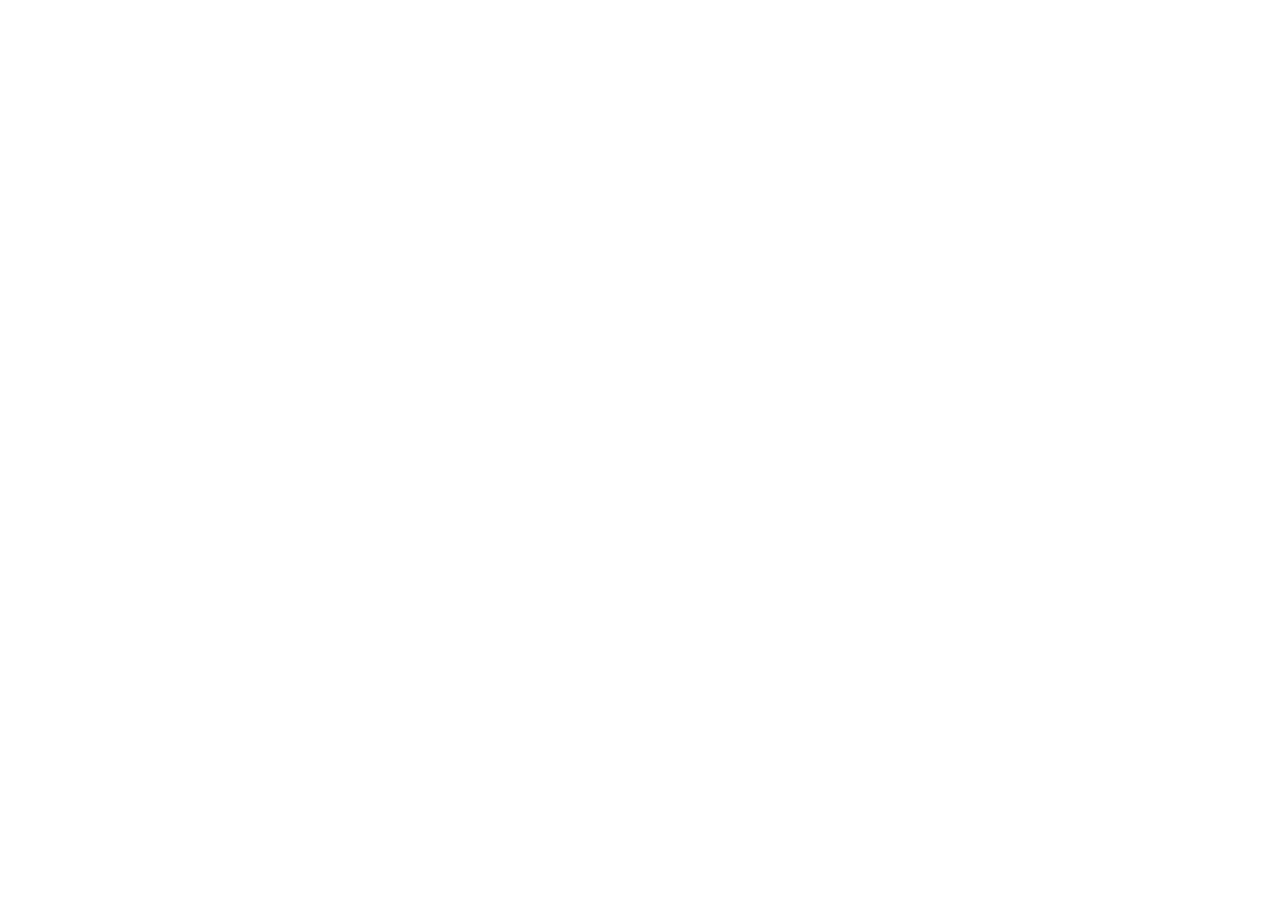
==== index.html @ 1f8dcdff "Commis Initial du Projet" ====
<!DOCTYPE html>
<html lang="fr">
<head>
  <meta charset="UTF-8" />
  <meta name="viewport" content="width=device-width, initial-scale=1.0" />
  <title>EventPass – Achetez vos tickets en ligne</title>
  <link rel="stylesheet" href="css/style.css" />
  <link rel="preconnect" href="https://fonts.googleapis.com" />
  <link href="https://fonts.googleapis.com/css2?family=Bebas+Neue&family=DM+Sans:wght@300;400;500;700&display=swap" rel="stylesheet" />
</head>
<body>

</body>
</html>
---- css/style.css ----
/*Hello world*/
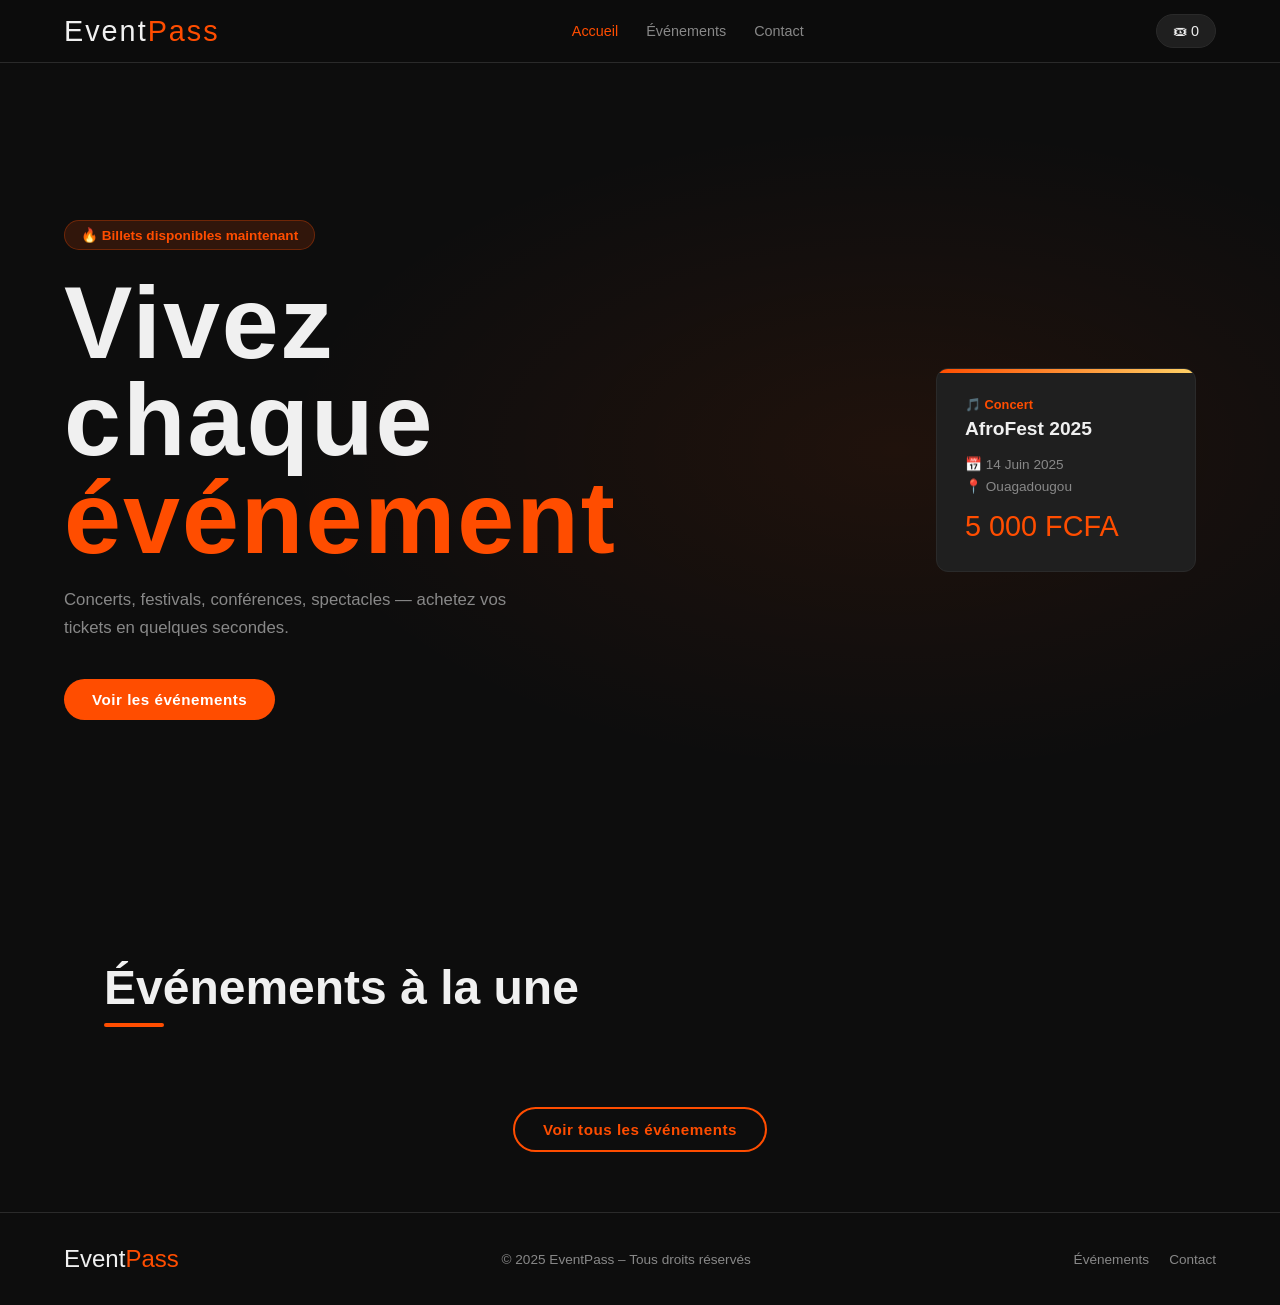
==== commit 6737ded7: "feat: ajout HTML et CSS du site" ====
--- a/index.html
+++ b/index.html
@@ -10,5 +10,89 @@
 </head>
 <body>
 
+  <!-- ====== NAVBAR ====== -->
+  <header class="navbar">
+    <div class="navbar__logo">Event<span>Pass</span></div>
+    <nav class="navbar__links">
+      <a href="index.html" class="active">Accueil</a>
+      <a href="events.html">Événements</a>
+      <a href="contact.html">Contact</a>
+    </nav>
+    <button class="navbar__cart" id="cartBtn" aria-label="Panier">
+      🎟 <span id="cartCount">0</span>
+    </button>
+    <button class="navbar__toggle" id="menuToggle" aria-label="Menu">☰</button>
+  </header>
+
+  <!-- ====== HERO ====== -->
+  <section class="hero">
+    <div class="hero__content">
+      <p class="hero__tag">🔥 Billets disponibles maintenant</p>
+      <h1 class="hero__title">Vivez chaque<br/><span>événement</span></h1>
+      <p class="hero__sub">Concerts, festivals, conférences, spectacles — achetez vos tickets en quelques secondes.</p>
+      <a href="events.html" class="btn btn--primary">Voir les événements</a>
+    </div>
+    <div class="hero__visual">
+      <div class="ticket-card floating">
+        <div class="ticket-card__top">
+          <span class="ticket-card__cat">🎵 Concert</span>
+          <strong>AfroFest 2025</strong>
+        </div>
+        <div class="ticket-card__info">
+          <span>📅 14 Juin 2025</span>
+          <span>📍 Ouagadougou</span>
+        </div>
+        <div class="ticket-card__price">5 000 FCFA</div>
+      </div>
+    </div>
+  </section>
+
+  <!-- ====== EVENTS PREVIEW ====== -->
+  <section class="section events-preview" id="eventsSection">
+    <h2 class="section__title">Événements à la une</h2>
+    <div class="events-grid" id="eventsGrid">
+      <!-- Filled by JS -->
+    </div>
+    <div class="section__cta">
+      <a href="events.html" class="btn btn--outline">Voir tous les événements</a>
+    </div>
+  </section>
+
+  <!-- ====== MODAL PANIER ====== -->
+  <div class="modal-overlay" id="cartModal">
+    <div class="modal">
+      <button class="modal__close" id="closeCart">✕</button>
+      <h2>🛒 Mon Panier</h2>
+      <div id="cartItems" class="cart-items"></div>
+      <div class="cart-total">
+        Total : <strong id="cartTotal">0 FCFA</strong>
+      </div>
+      <button class="btn btn--primary" id="checkoutBtn">Procéder au paiement</button>
+    </div>
+  </div>
+
+  <!-- ====== MODAL CONFIRMATION ====== -->
+  <div class="modal-overlay" id="confirmModal">
+    <div class="modal modal--confirm">
+      <div class="confirm-icon">✅</div>
+      <h2>Commande confirmée !</h2>
+      <p>Votre ticket a été réservé avec succès.<br/>Un e-mail de confirmation vous sera envoyé.</p>
+      <button class="btn btn--primary" id="closeConfirm">Retour à l'accueil</button>
+    </div>
+  </div>
+
+  <!-- ====== FOOTER ====== -->
+  <footer class="footer">
+    <div class="footer__brand">Event<span>Pass</span></div>
+    <p>© 2025 EventPass – Tous droits réservés</p>
+    <div class="footer__links">
+      <a href="events.html">Événements</a>
+      <a href="contact.html">Contact</a>
+    </div>
+  </footer>
+
+  <script src="js/data.js"></script>
+  <script src="js/cart.js"></script>
+  <script src="js/app.js"></script>
 </body>
-</html>
+</html>
--- a/css/style.css
+++ b/css/style.css
@@ -1 +1,529 @@
-/*Hello world*/+/* =========================================
+   EventPass – style.css
+   ========================================= */
+
+/* ---------- VARIABLES ---------- */
+:root {
+  --primary: #ff4d00;
+  --primary-dark: #cc3d00;
+  --accent: #ffd166;
+  --bg: #0d0d0d;
+  --bg2: #161616;
+  --bg3: #1f1f1f;
+  --text: #f0f0f0;
+  --text-muted: #888;
+  --border: #2a2a2a;
+  --radius: 12px;
+  --font-display: 'Bebas Neue', sans-serif;
+  --font-body: 'DM Sans', sans-serif;
+  --transition: 0.25s ease;
+}
+
+/* ---------- RESET ---------- */
+*, *::before, *::after { box-sizing: border-box; margin: 0; padding: 0; }
+html { scroll-behavior: smooth; }
+body {
+  font-family: var(--font-body);
+  background: var(--bg);
+  color: var(--text);
+  min-height: 100vh;
+  overflow-x: hidden;
+}
+a { color: inherit; text-decoration: none; }
+img { max-width: 100%; display: block; }
+button { cursor: pointer; font-family: inherit; border: none; }
+
+/* ---------- UTILITIES ---------- */
+.section { padding: 60px 5%; max-width: 1200px; margin: 0 auto; }
+.section__title {
+  font-family: var(--font-display);
+  font-size: clamp(2rem, 4vw, 3rem);
+  color: var(--text);
+  margin-bottom: 40px;
+  position: relative;
+}
+.section__title::after {
+  content: '';
+  display: block;
+  width: 60px;
+  height: 4px;
+  background: var(--primary);
+  margin-top: 8px;
+  border-radius: 2px;
+}
+.section__cta { text-align: center; margin-top: 40px; }
+
+/* ---------- BUTTONS ---------- */
+.btn {
+  display: inline-block;
+  padding: 12px 28px;
+  border-radius: 50px;
+  font-weight: 700;
+  font-size: 0.95rem;
+  transition: var(--transition);
+  letter-spacing: 0.5px;
+}
+.btn--primary {
+  background: var(--primary);
+  color: #fff;
+}
+.btn--primary:hover {
+  background: var(--primary-dark);
+  transform: translateY(-2px);
+  box-shadow: 0 8px 24px rgba(255,77,0,0.3);
+}
+.btn--outline {
+  border: 2px solid var(--primary);
+  color: var(--primary);
+  background: transparent;
+}
+.btn--outline:hover {
+  background: var(--primary);
+  color: #fff;
+  transform: translateY(-2px);
+}
+
+/* ---------- NAVBAR ---------- */
+.navbar {
+  position: fixed;
+  top: 0; left: 0; right: 0;
+  z-index: 100;
+  display: flex;
+  align-items: center;
+  justify-content: space-between;
+  padding: 14px 5%;
+  background: rgba(13,13,13,0.9);
+  backdrop-filter: blur(12px);
+  border-bottom: 1px solid var(--border);
+}
+.navbar__logo {
+  font-family: var(--font-display);
+  font-size: 1.8rem;
+  letter-spacing: 2px;
+  color: var(--text);
+}
+.navbar__logo span, .navbar__logo a span { color: var(--primary); }
+.navbar__logo a { color: var(--text); }
+.navbar__links { display: flex; gap: 28px; }
+.navbar__links a {
+  font-size: 0.9rem;
+  font-weight: 500;
+  color: var(--text-muted);
+  transition: color var(--transition);
+}
+.navbar__links a:hover,
+.navbar__links a.active { color: var(--primary); }
+.navbar__cart {
+  background: var(--bg3);
+  color: var(--text);
+  border: 1px solid var(--border);
+  border-radius: 50px;
+  padding: 8px 16px;
+  font-size: 0.9rem;
+  transition: var(--transition);
+}
+.navbar__cart:hover { background: var(--primary); border-color: var(--primary); }
+.navbar__toggle { display: none; background: none; color: var(--text); font-size: 1.4rem; }
+
+/* ---------- HERO ---------- */
+.hero {
+  min-height: 100vh;
+  display: flex;
+  align-items: center;
+  justify-content: space-between;
+  padding: 100px 5% 60px;
+  gap: 40px;
+  background: radial-gradient(ellipse 80% 60% at 70% 50%, rgba(255,77,0,0.08) 0%, transparent 60%);
+}
+.hero__content { flex: 1; max-width: 580px; }
+.hero__tag {
+  display: inline-block;
+  background: rgba(255,77,0,0.15);
+  border: 1px solid rgba(255,77,0,0.3);
+  color: var(--primary);
+  border-radius: 50px;
+  padding: 6px 16px;
+  font-size: 0.85rem;
+  font-weight: 600;
+  margin-bottom: 24px;
+}
+.hero__title {
+  font-family: var(--font-display);
+  font-size: clamp(3.5rem, 8vw, 7rem);
+  line-height: 0.95;
+  letter-spacing: 2px;
+  margin-bottom: 20px;
+}
+.hero__title span { color: var(--primary); }
+.hero__sub {
+  color: var(--text-muted);
+  font-size: 1.05rem;
+  line-height: 1.7;
+  margin-bottom: 36px;
+  max-width: 460px;
+}
+.hero__visual {
+  flex: 0 0 300px;
+  display: flex;
+  align-items: center;
+  justify-content: center;
+}
+
+/* ---------- TICKET CARD (hero) ---------- */
+.ticket-card {
+  background: var(--bg3);
+  border: 1px solid var(--border);
+  border-radius: var(--radius);
+  padding: 28px;
+  width: 260px;
+  position: relative;
+  overflow: hidden;
+}
+.ticket-card::before {
+  content: '';
+  position: absolute;
+  top: 0; left: 0; right: 0;
+  height: 4px;
+  background: linear-gradient(90deg, var(--primary), var(--accent));
+}
+.ticket-card__top { margin-bottom: 16px; }
+.ticket-card__cat {
+  display: block;
+  font-size: 0.8rem;
+  color: var(--primary);
+  font-weight: 600;
+  margin-bottom: 6px;
+}
+.ticket-card__top strong { font-size: 1.2rem; }
+.ticket-card__info { display: flex; flex-direction: column; gap: 6px; font-size: 0.85rem; color: var(--text-muted); margin-bottom: 16px; }
+.ticket-card__price { font-family: var(--font-display); font-size: 1.8rem; color: var(--primary); }
+
+.floating { animation: float 4s ease-in-out infinite; }
+@keyframes float {
+  0%, 100% { transform: translateY(0); }
+  50% { transform: translateY(-16px); }
+}
+
+/* ---------- EVENTS GRID ---------- */
+.events-grid {
+  display: grid;
+  grid-template-columns: repeat(auto-fill, minmax(280px, 1fr));
+  gap: 24px;
+}
+
+/* ---------- EVENT CARD ---------- */
+.event-card {
+  background: var(--bg2);
+  border: 1px solid var(--border);
+  border-radius: var(--radius);
+  overflow: hidden;
+  transition: transform var(--transition), box-shadow var(--transition), border-color var(--transition);
+  cursor: pointer;
+}
+.event-card:hover {
+  transform: translateY(-6px);
+  box-shadow: 0 16px 40px rgba(0,0,0,0.5);
+  border-color: var(--primary);
+}
+.event-card__banner {
+  height: 160px;
+  display: flex;
+  align-items: center;
+  justify-content: center;
+  font-size: 3.5rem;
+  position: relative;
+}
+.event-card__cat-badge {
+  position: absolute;
+  top: 12px; left: 12px;
+  background: rgba(0,0,0,0.7);
+  border: 1px solid var(--border);
+  border-radius: 50px;
+  padding: 4px 12px;
+  font-size: 0.75rem;
+  font-weight: 600;
+  color: var(--text);
+}
+.event-card__body { padding: 20px; }
+.event-card__title { font-size: 1.1rem; font-weight: 700; margin-bottom: 12px; }
+.event-card__meta { font-size: 0.82rem; color: var(--text-muted); display: flex; flex-direction: column; gap: 4px; margin-bottom: 16px; }
+.event-card__footer { display: flex; align-items: center; justify-content: space-between; }
+.event-card__price { font-family: var(--font-display); font-size: 1.4rem; color: var(--primary); }
+.event-card__stock { font-size: 0.78rem; color: var(--text-muted); }
+.event-card__stock.low { color: #f59e0b; }
+
+/* ---------- PAGE HEADER ---------- */
+.page-header {
+  padding: 140px 5% 60px;
+  text-align: center;
+  background: radial-gradient(ellipse 80% 60% at 50% 0%, rgba(255,77,0,0.06) 0%, transparent 60%);
+}
+.page-header h1 {
+  font-family: var(--font-display);
+  font-size: clamp(3rem, 6vw, 5rem);
+  margin-bottom: 12px;
+}
+.page-header h1 span { color: var(--primary); }
+.page-header p { color: var(--text-muted); font-size: 1.05rem; }
+
+/* ---------- FILTERS ---------- */
+.filters { padding: 0 5% 40px; }
+.filters__row { display: flex; gap: 16px; flex-wrap: wrap; }
+.filters__search,
+.filters__select {
+  background: var(--bg2);
+  border: 1px solid var(--border);
+  border-radius: 8px;
+  color: var(--text);
+  padding: 10px 16px;
+  font-family: inherit;
+  font-size: 0.9rem;
+  transition: border-color var(--transition);
+  outline: none;
+}
+.filters__search { flex: 1; min-width: 220px; }
+.filters__search:focus,
+.filters__select:focus { border-color: var(--primary); }
+.filters__select option { background: var(--bg2); }
+.no-result { text-align: center; color: var(--text-muted); padding: 60px; font-size: 1.1rem; }
+
+/* ---------- MODAL ---------- */
+.modal-overlay {
+  position: fixed;
+  inset: 0;
+  background: rgba(0,0,0,0.75);
+  backdrop-filter: blur(6px);
+  z-index: 200;
+  display: none;
+  align-items: center;
+  justify-content: center;
+  padding: 20px;
+}
+.modal-overlay.active { display: flex; }
+.modal {
+  background: var(--bg2);
+  border: 1px solid var(--border);
+  border-radius: var(--radius);
+  padding: 32px;
+  max-width: 480px;
+  width: 100%;
+  position: relative;
+  animation: slideUp 0.3s ease;
+  max-height: 90vh;
+  overflow-y: auto;
+}
+.modal--detail { max-width: 560px; }
+.modal h2 { font-family: var(--font-display); font-size: 1.8rem; margin-bottom: 20px; }
+.modal__close {
+  position: absolute;
+  top: 16px; right: 16px;
+  background: var(--bg3);
+  border: 1px solid var(--border);
+  color: var(--text);
+  border-radius: 50%;
+  width: 32px; height: 32px;
+  font-size: 0.9rem;
+  transition: var(--transition);
+}
+.modal__close:hover { background: var(--primary); border-color: var(--primary); }
+
+@keyframes slideUp {
+  from { opacity: 0; transform: translateY(30px); }
+  to   { opacity: 1; transform: translateY(0); }
+}
+
+/* CART */
+.cart-items { display: flex; flex-direction: column; gap: 12px; margin-bottom: 20px; }
+.cart-item {
+  display: flex;
+  align-items: center;
+  justify-content: space-between;
+  background: var(--bg3);
+  border-radius: 8px;
+  padding: 12px 16px;
+  gap: 12px;
+}
+.cart-item__name { flex: 1; font-weight: 500; font-size: 0.9rem; }
+.cart-item__qty { display: flex; align-items: center; gap: 8px; }
+.cart-item__qty button {
+  background: var(--bg);
+  border: 1px solid var(--border);
+  color: var(--text);
+  width: 26px; height: 26px;
+  border-radius: 6px;
+  font-size: 1rem;
+  transition: var(--transition);
+}
+.cart-item__qty button:hover { background: var(--primary); border-color: var(--primary); }
+.cart-item__qty span { width: 20px; text-align: center; font-weight: 700; }
+.cart-item__price { color: var(--primary); font-weight: 700; font-size: 0.95rem; white-space: nowrap; }
+.cart-item__remove { background: none; color: var(--text-muted); font-size: 1.1rem; transition: color var(--transition); }
+.cart-item__remove:hover { color: #ef4444; }
+.cart-total {
+  text-align: right;
+  font-size: 1rem;
+  color: var(--text-muted);
+  margin-bottom: 20px;
+}
+.cart-total strong { color: var(--primary); font-size: 1.2rem; margin-left: 8px; }
+.cart-empty { text-align: center; color: var(--text-muted); padding: 30px 0; font-size: 1rem; }
+
+/* MODAL CONFIRM */
+.modal--confirm { text-align: center; }
+.confirm-icon { font-size: 4rem; margin-bottom: 16px; }
+.modal--confirm h2 { margin-bottom: 12px; }
+.modal--confirm p { color: var(--text-muted); margin-bottom: 24px; line-height: 1.7; }
+
+/* MODAL DETAIL */
+.detail-banner {
+  height: 160px;
+  border-radius: 8px;
+  display: flex;
+  align-items: center;
+  justify-content: center;
+  font-size: 5rem;
+  margin-bottom: 20px;
+}
+.detail-title { font-family: var(--font-display); font-size: 2rem; margin-bottom: 8px; }
+.detail-meta { color: var(--text-muted); font-size: 0.9rem; display: flex; flex-direction: column; gap: 6px; margin-bottom: 20px; }
+.detail-desc { color: var(--text-muted); line-height: 1.7; margin-bottom: 20px; font-size: 0.95rem; }
+.detail-price { font-family: var(--font-display); font-size: 2.5rem; color: var(--primary); margin-bottom: 20px; }
+.detail-footer { display: flex; align-items: center; gap: 16px; flex-wrap: wrap; }
+.qty-control { display: flex; align-items: center; gap: 10px; }
+.qty-control button {
+  background: var(--bg3);
+  border: 1px solid var(--border);
+  color: var(--text);
+  width: 36px; height: 36px;
+  border-radius: 8px;
+  font-size: 1.1rem;
+  transition: var(--transition);
+}
+.qty-control button:hover { background: var(--primary); border-color: var(--primary); }
+.qty-control span { font-size: 1.1rem; font-weight: 700; min-width: 28px; text-align: center; }
+
+/* ---------- CONTACT ---------- */
+.contact-section { padding-top: 20px; }
+.contact-grid { display: grid; grid-template-columns: 1fr 1fr; gap: 60px; }
+.contact-form-wrap h2,
+.contact-info h2 {
+  font-family: var(--font-display);
+  font-size: 2rem;
+  margin-bottom: 28px;
+  color: var(--text);
+}
+.form-group { margin-bottom: 20px; }
+.form-group label { display: block; font-size: 0.88rem; color: var(--text-muted); margin-bottom: 6px; font-weight: 500; }
+.form-group input,
+.form-group textarea,
+.form-group select {
+  width: 100%;
+  background: var(--bg3);
+  border: 1px solid var(--border);
+  border-radius: 8px;
+  color: var(--text);
+  padding: 10px 14px;
+  font-family: inherit;
+  font-size: 0.95rem;
+  transition: border-color var(--transition);
+  outline: none;
+}
+.form-group input:focus,
+.form-group textarea:focus,
+.form-group select:focus { border-color: var(--primary); }
+.form-group select option { background: var(--bg2); }
+.form-group textarea { resize: vertical; }
+.form-error { display: block; color: #ef4444; font-size: 0.8rem; margin-top: 4px; min-height: 16px; }
+.form-success {
+  background: rgba(34,197,94,0.1);
+  border: 1px solid rgba(34,197,94,0.3);
+  color: #4ade80;
+  border-radius: 8px;
+  padding: 14px;
+  margin-top: 16px;
+  font-size: 0.9rem;
+}
+.contact-info { display: flex; flex-direction: column; gap: 24px; padding-top: 60px; }
+.contact-info__item { display: flex; gap: 16px; align-items: flex-start; }
+.contact-info__icon {
+  width: 48px; height: 48px;
+  background: var(--bg3);
+  border: 1px solid var(--border);
+  border-radius: 10px;
+  display: flex; align-items: center; justify-content: center;
+  font-size: 1.3rem;
+  flex-shrink: 0;
+}
+.contact-info__item strong { display: block; margin-bottom: 2px; }
+.contact-info__item p { color: var(--text-muted); font-size: 0.9rem; }
+
+/* ---------- FOOTER ---------- */
+.footer {
+  border-top: 1px solid var(--border);
+  padding: 32px 5%;
+  text-align: center;
+  color: var(--text-muted);
+  font-size: 0.85rem;
+  display: flex;
+  align-items: center;
+  justify-content: space-between;
+  flex-wrap: wrap;
+  gap: 16px;
+}
+.footer__brand {
+  font-family: var(--font-display);
+  font-size: 1.5rem;
+  color: var(--text);
+}
+.footer__brand span { color: var(--primary); }
+.footer__links { display: flex; gap: 20px; }
+.footer__links a { transition: color var(--transition); }
+.footer__links a:hover { color: var(--primary); }
+
+/* ---------- TOAST ---------- */
+.toast {
+  position: fixed;
+  bottom: 30px;
+  right: 30px;
+  background: var(--bg3);
+  border: 1px solid var(--primary);
+  border-radius: 10px;
+  padding: 14px 20px;
+  font-size: 0.9rem;
+  font-weight: 500;
+  color: var(--text);
+  z-index: 300;
+  animation: toastIn 0.3s ease;
+  pointer-events: none;
+}
+@keyframes toastIn {
+  from { opacity: 0; transform: translateY(20px); }
+  to   { opacity: 1; transform: translateY(0); }
+}
+
+/* ---------- RESPONSIVE ---------- */
+@media (max-width: 900px) {
+  .hero { flex-direction: column; text-align: center; padding-top: 100px; }
+  .hero__sub { margin: 0 auto 36px; }
+  .contact-grid { grid-template-columns: 1fr; }
+  .contact-info { padding-top: 0; }
+}
+
+@media (max-width: 640px) {
+  .navbar__links { display: none; }
+  .navbar__links.open {
+    display: flex;
+    flex-direction: column;
+    position: absolute;
+    top: 60px; left: 0; right: 0;
+    background: var(--bg2);
+    padding: 20px 5%;
+    border-bottom: 1px solid var(--border);
+    gap: 16px;
+    z-index: 99;
+  }
+  .navbar__toggle { display: block; }
+  .hero__visual { display: none; }
+  .footer { flex-direction: column; text-align: center; }
+  .filters__row { flex-direction: column; }
+}
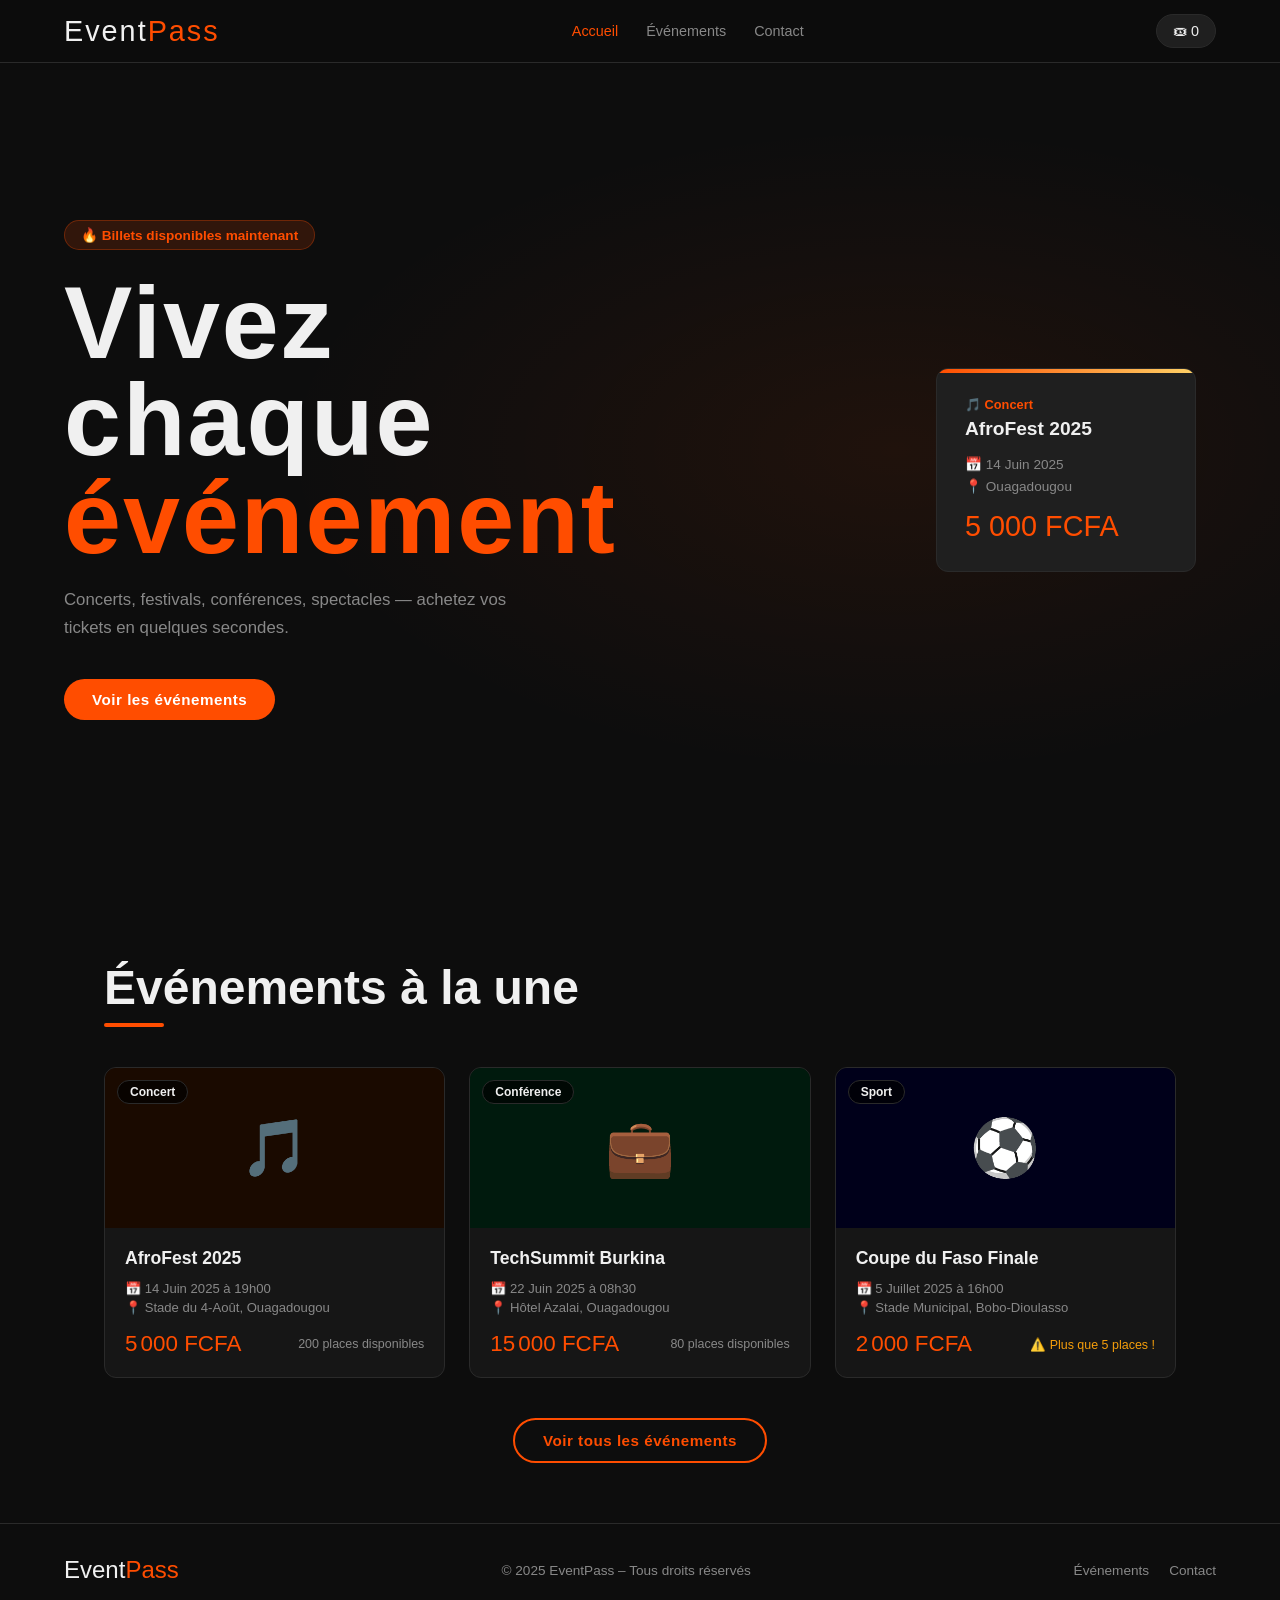
==== commit 8a811d8b: "correct for ci.yml test" ====
--- a/index.html
+++ b/index.html
@@ -18,10 +18,10 @@
       <a href="events.html">Événements</a>
       <a href="contact.html">Contact</a>
     </nav>
-    <button class="navbar__cart" id="cartBtn" aria-label="Panier">
+    <button class="navbar__cart" id="cartBtn" aria-label="Panier" type="button">
       🎟 <span id="cartCount">0</span>
     </button>
-    <button class="navbar__toggle" id="menuToggle" aria-label="Menu">☰</button>
+    <button class="navbar__toggle" id="menuToggle" aria-label="Menu" type="button">☰</button>
   </header>
 
   <!-- ====== HERO ====== -->
@@ -61,13 +61,13 @@
   <!-- ====== MODAL PANIER ====== -->
   <div class="modal-overlay" id="cartModal">
     <div class="modal">
-      <button class="modal__close" id="closeCart">✕</button>
+      <button class="modal__close" id="closeCart" type="button">✕</button>
       <h2>🛒 Mon Panier</h2>
       <div id="cartItems" class="cart-items"></div>
       <div class="cart-total">
         Total : <strong id="cartTotal">0 FCFA</strong>
       </div>
-      <button class="btn btn--primary" id="checkoutBtn">Procéder au paiement</button>
+      <button class="btn btn--primary" id="checkoutBtn" type="button">Procéder au paiement</button>
     </div>
   </div>
 
@@ -77,7 +77,7 @@
       <div class="confirm-icon">✅</div>
       <h2>Commande confirmée !</h2>
       <p>Votre ticket a été réservé avec succès.<br/>Un e-mail de confirmation vous sera envoyé.</p>
-      <button class="btn btn--primary" id="closeConfirm">Retour à l'accueil</button>
+      <button class="btn btn--primary" id="closeConfirm" type="button">Retour à l'accueil</button>
     </div>
   </div>
 
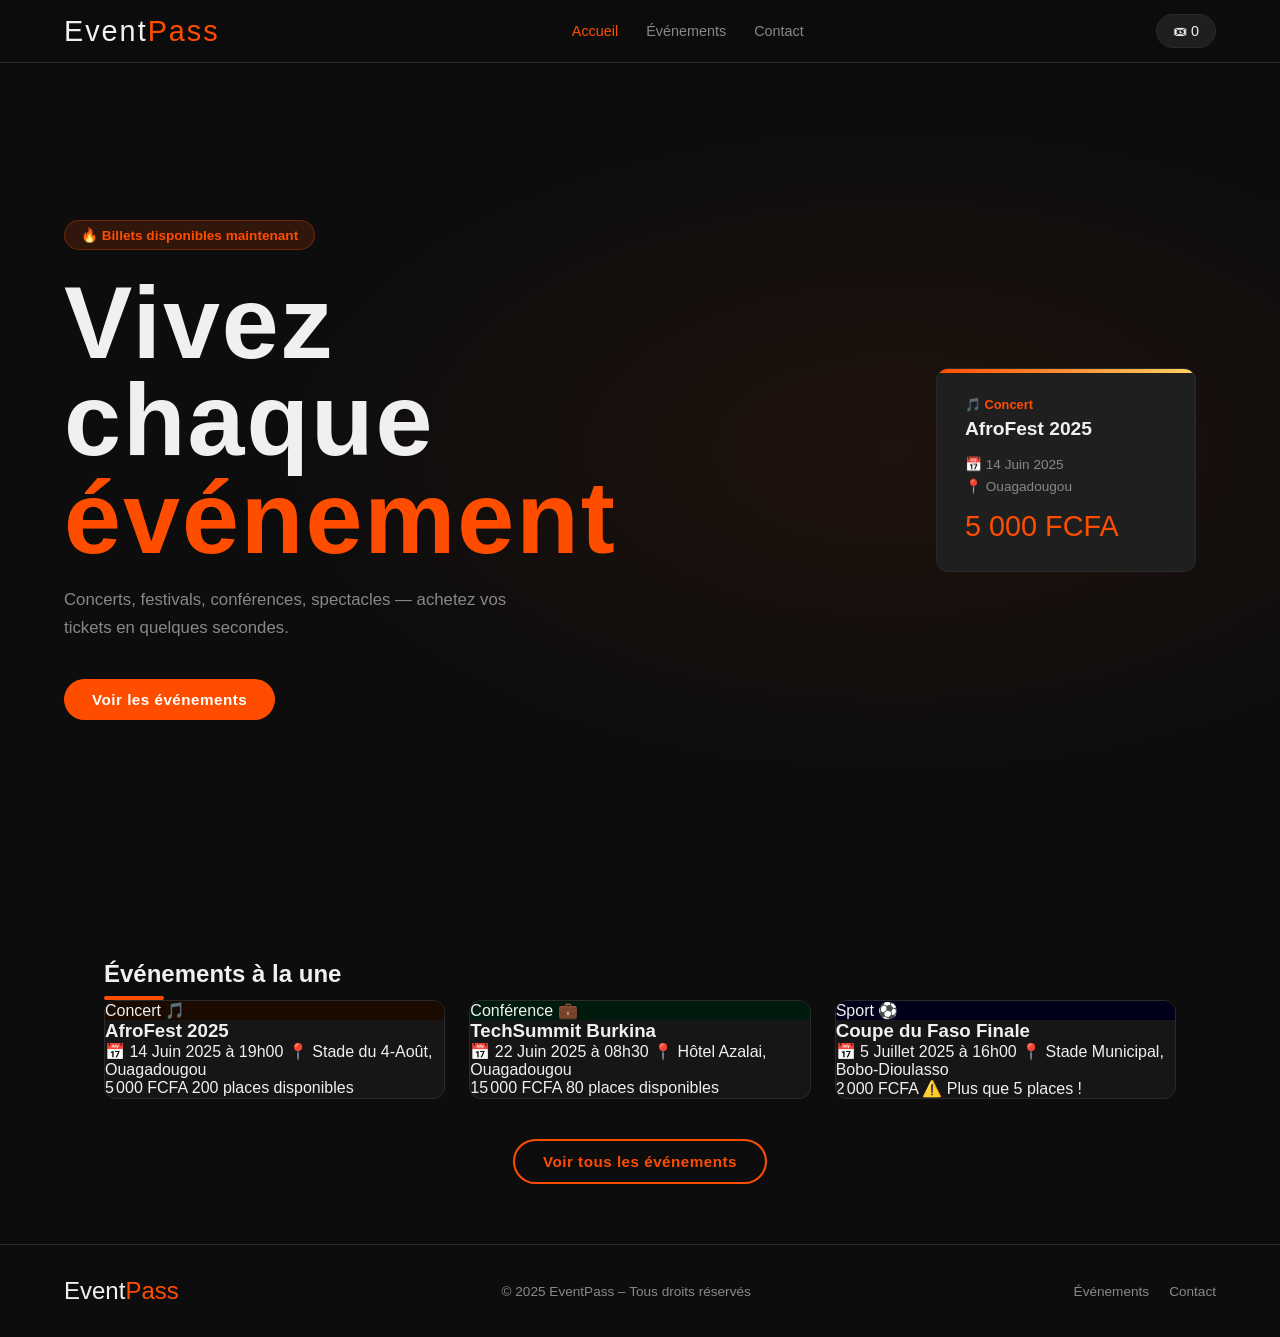
==== commit 6aafe36b: "correct css test" ====
--- a/index.html
+++ b/index.html
@@ -12,48 +12,48 @@
 
   <!-- ====== NAVBAR ====== -->
   <header class="navbar">
-    <div class="navbar__logo">Event<span>Pass</span></div>
-    <nav class="navbar__links">
+    <div class="navbar-logo">Event<span>Pass</span></div>
+    <nav class="navbar-links">
       <a href="index.html" class="active">Accueil</a>
       <a href="events.html">Événements</a>
       <a href="contact.html">Contact</a>
     </nav>
-    <button class="navbar__cart" id="cartBtn" aria-label="Panier" type="button">
+    <button class="navbar-cart" id="cartBtn" aria-label="Panier" type="button">
       🎟 <span id="cartCount">0</span>
     </button>
-    <button class="navbar__toggle" id="menuToggle" aria-label="Menu" type="button">☰</button>
+    <button class="navbar-toggle" id="menuToggle" aria-label="Menu" type="button">☰</button>
   </header>
 
   <!-- ====== HERO ====== -->
   <section class="hero">
-    <div class="hero__content">
-      <p class="hero__tag">🔥 Billets disponibles maintenant</p>
-      <h1 class="hero__title">Vivez chaque<br/><span>événement</span></h1>
-      <p class="hero__sub">Concerts, festivals, conférences, spectacles — achetez vos tickets en quelques secondes.</p>
+    <div class="hero-content">
+      <p class="hero-tag">🔥 Billets disponibles maintenant</p>
+      <h1 class="hero-title">Vivez chaque<br/><span>événement</span></h1>
+      <p class="hero-sub">Concerts, festivals, conférences, spectacles — achetez vos tickets en quelques secondes.</p>
       <a href="events.html" class="btn btn--primary">Voir les événements</a>
     </div>
-    <div class="hero__visual">
+    <div class="hero-visual">
       <div class="ticket-card floating">
-        <div class="ticket-card__top">
-          <span class="ticket-card__cat">🎵 Concert</span>
+        <div class="ticket-card-top">
+          <span class="ticket-card-cat">🎵 Concert</span>
           <strong>AfroFest 2025</strong>
         </div>
-        <div class="ticket-card__info">
+        <div class="ticket-card-info">
           <span>📅 14 Juin 2025</span>
           <span>📍 Ouagadougou</span>
         </div>
-        <div class="ticket-card__price">5 000 FCFA</div>
+        <div class="ticket-card-price">5 000 FCFA</div>
       </div>
     </div>
   </section>
 
   <!-- ====== EVENTS PREVIEW ====== -->
   <section class="section events-preview" id="eventsSection">
-    <h2 class="section__title">Événements à la une</h2>
+    <h2 class="section-title">Événements à la une</h2>
     <div class="events-grid" id="eventsGrid">
       <!-- Filled by JS -->
     </div>
-    <div class="section__cta">
+    <div class="section-cta">
       <a href="events.html" class="btn btn--outline">Voir tous les événements</a>
     </div>
   </section>
@@ -61,7 +61,7 @@
   <!-- ====== MODAL PANIER ====== -->
   <div class="modal-overlay" id="cartModal">
     <div class="modal">
-      <button class="modal__close" id="closeCart" type="button">✕</button>
+      <button class="modal-close" id="closeCart" type="button">✕</button>
       <h2>🛒 Mon Panier</h2>
       <div id="cartItems" class="cart-items"></div>
       <div class="cart-total">
@@ -83,9 +83,9 @@
 
   <!-- ====== FOOTER ====== -->
   <footer class="footer">
-    <div class="footer__brand">Event<span>Pass</span></div>
+    <div class="footer-brand">Event<span>Pass</span></div>
     <p>© 2025 EventPass – Tous droits réservés</p>
-    <div class="footer__links">
+    <div class="footer-links">
       <a href="events.html">Événements</a>
       <a href="contact.html">Contact</a>
     </div>
--- a/css/style.css
+++ b/css/style.css
@@ -20,8 +20,14 @@
 }
 
 /* ---------- RESET ---------- */
-*, *::before, *::after { box-sizing: border-box; margin: 0; padding: 0; }
-html { scroll-behavior: smooth; }
+*, *::before, *::after {
+  box-sizing: border-box; margin: 0; padding: 0; 
+}
+
+html { 
+  scroll-behavior: smooth; 
+}
+
 body {
   font-family: var(--font-body);
   background: var(--bg);
@@ -29,20 +35,33 @@
   min-height: 100vh;
   overflow-x: hidden;
 }
-a { color: inherit; text-decoration: none; }
-img { max-width: 100%; display: block; }
-button { cursor: pointer; font-family: inherit; border: none; }
+
+a { 
+  color: inherit; text-decoration: none; 
+}
+
+img { 
+  max-width: 100%; display: block; 
+}
+
+button { 
+  cursor: pointer; font-family: inherit; border: none; 
+}
 
 /* ---------- UTILITIES ---------- */
-.section { padding: 60px 5%; max-width: 1200px; margin: 0 auto; }
-.section__title {
+.section { 
+  padding: 60px 5%; max-width: 1200px; margin: 0 auto; 
+}
+
+.section_title {
   font-family: var(--font-display);
   font-size: clamp(2rem, 4vw, 3rem);
   color: var(--text);
   margin-bottom: 40px;
   position: relative;
 }
-.section__title::after {
+
+.section-title::after {
   content: '';
   display: block;
   width: 60px;
@@ -51,7 +70,10 @@
   margin-top: 8px;
   border-radius: 2px;
 }
-.section__cta { text-align: center; margin-top: 40px; }
+
+.section-cta { 
+  text-align: center; margin-top: 40px; 
+}
 
 /* ---------- BUTTONS ---------- */
 .btn {
@@ -63,20 +85,24 @@
   transition: var(--transition);
   letter-spacing: 0.5px;
 }
+
 .btn--primary {
   background: var(--primary);
   color: #fff;
 }
+
 .btn--primary:hover {
   background: var(--primary-dark);
   transform: translateY(-2px);
   box-shadow: 0 8px 24px rgba(255,77,0,0.3);
 }
+
 .btn--outline {
   border: 2px solid var(--primary);
   color: var(--primary);
   background: transparent;
 }
+
 .btn--outline:hover {
   background: var(--primary);
   color: #fff;
@@ -96,24 +122,39 @@
   backdrop-filter: blur(12px);
   border-bottom: 1px solid var(--border);
 }
-.navbar__logo {
+
+.navbar-logo {
   font-family: var(--font-display);
   font-size: 1.8rem;
   letter-spacing: 2px;
   color: var(--text);
 }
-.navbar__logo span, .navbar__logo a span { color: var(--primary); }
-.navbar__logo a { color: var(--text); }
-.navbar__links { display: flex; gap: 28px; }
-.navbar__links a {
+
+.navbar-logo span, .navbar-logo a span { 
+  color: var(--primary); 
+}
+
+.navbar-logo a { 
+  color: var(--text); 
+}
+
+.navbar-links { 
+  display: flex; gap: 28px; 
+}
+
+.navbar-links a {
   font-size: 0.9rem;
   font-weight: 500;
   color: var(--text-muted);
   transition: color var(--transition);
 }
-.navbar__links a:hover,
-.navbar__links a.active { color: var(--primary); }
-.navbar__cart {
+
+.navbar-links a:hover,
+.navbar-links a.active { 
+  color: var(--primary); 
+}
+
+.navbar-cart {
   background: var(--bg3);
   color: var(--text);
   border: 1px solid var(--border);
@@ -122,8 +163,12 @@
   font-size: 0.9rem;
   transition: var(--transition);
 }
-.navbar__cart:hover { background: var(--primary); border-color: var(--primary); }
-.navbar__toggle { display: none; background: none; color: var(--text); font-size: 1.4rem; }
+
+.navbar-cart:hover { 
+  background: var(--primary); border-color: var(--primary); 
+}
+
+.navbar-toggle { display: none; background: none; color: var(--text); font-size: 1.4rem; }
 
 /* ---------- HERO ---------- */
 .hero {
@@ -135,8 +180,12 @@
   gap: 40px;
   background: radial-gradient(ellipse 80% 60% at 70% 50%, rgba(255,77,0,0.08) 0%, transparent 60%);
 }
-.hero__content { flex: 1; max-width: 580px; }
-.hero__tag {
+
+.hero-content { 
+  flex: 1; max-width: 580px; 
+}
+
+.hero-tag {
   display: inline-block;
   background: rgba(255,77,0,0.15);
   border: 1px solid rgba(255,77,0,0.3);
@@ -147,22 +196,28 @@
   font-weight: 600;
   margin-bottom: 24px;
 }
-.hero__title {
+
+.hero-title {
   font-family: var(--font-display);
   font-size: clamp(3.5rem, 8vw, 7rem);
   line-height: 0.95;
   letter-spacing: 2px;
   margin-bottom: 20px;
 }
-.hero__title span { color: var(--primary); }
-.hero__sub {
+
+.hero-title span { 
+  color: var(--primary); 
+}
+
+.hero-sub {
   color: var(--text-muted);
   font-size: 1.05rem;
   line-height: 1.7;
   margin-bottom: 36px;
   max-width: 460px;
 }
-.hero__visual {
+
+.hero-visual {
   flex: 0 0 300px;
   display: flex;
   align-items: center;
@@ -179,6 +234,7 @@
   position: relative;
   overflow: hidden;
 }
+
 .ticket-card::before {
   content: '';
   position: absolute;
@@ -186,19 +242,42 @@
   height: 4px;
   background: linear-gradient(90deg, var(--primary), var(--accent));
 }
-.ticket-card__top { margin-bottom: 16px; }
-.ticket-card__cat {
+
+.ticket-card-top { 
+  margin-bottom: 16px; 
+}
+
+.ticket-card-cat {
   display: block;
   font-size: 0.8rem;
   color: var(--primary);
   font-weight: 600;
   margin-bottom: 6px;
 }
-.ticket-card__top strong { font-size: 1.2rem; }
-.ticket-card__info { display: flex; flex-direction: column; gap: 6px; font-size: 0.85rem; color: var(--text-muted); margin-bottom: 16px; }
-.ticket-card__price { font-family: var(--font-display); font-size: 1.8rem; color: var(--primary); }
-
-.floating { animation: float 4s ease-in-out infinite; }
+
+.ticket-card-top strong { 
+  font-size: 1.2rem; 
+}
+
+.ticket-card-info { 
+  display: flex; 
+  flex-direction: column; 
+  gap: 6px; 
+  font-size: 0.85rem; 
+  color: var(--text-muted); 
+  margin-bottom: 16px; 
+}
+
+.ticket-card-price { 
+  font-family: var(--font-display); 
+  font-size: 1.8rem; 
+  color: var(--primary); 
+}
+
+.floating { 
+  animation: float 4s ease-in-out infinite; 
+}
+
 @keyframes float {
   0%, 100% { transform: translateY(0); }
   50% { transform: translateY(-16px); }
@@ -220,12 +299,14 @@
   transition: transform var(--transition), box-shadow var(--transition), border-color var(--transition);
   cursor: pointer;
 }
+
 .event-card:hover {
   transform: translateY(-6px);
   box-shadow: 0 16px 40px rgba(0,0,0,0.5);
   border-color: var(--primary);
 }
-.event-card__banner {
+
+.event-card-banner {
   height: 160px;
   display: flex;
   align-items: center;
@@ -233,7 +314,8 @@
   font-size: 3.5rem;
   position: relative;
 }
-.event-card__cat-badge {
+
+.event-card-cat-badge {
   position: absolute;
   top: 12px; left: 12px;
   background: rgba(0,0,0,0.7);
@@ -244,13 +326,46 @@
   font-weight: 600;
   color: var(--text);
 }
-.event-card__body { padding: 20px; }
-.event-card__title { font-size: 1.1rem; font-weight: 700; margin-bottom: 12px; }
-.event-card__meta { font-size: 0.82rem; color: var(--text-muted); display: flex; flex-direction: column; gap: 4px; margin-bottom: 16px; }
-.event-card__footer { display: flex; align-items: center; justify-content: space-between; }
-.event-card__price { font-family: var(--font-display); font-size: 1.4rem; color: var(--primary); }
-.event-card__stock { font-size: 0.78rem; color: var(--text-muted); }
-.event-card__stock.low { color: #f59e0b; }
+
+.event-card-body { 
+  padding: 20px; 
+}
+
+.event-card-title { 
+  font-size: 1.1rem; 
+  font-weight: 700; 
+  margin-bottom: 12px; 
+}
+
+.event-card-meta { 
+  font-size: 0.82rem; 
+  color: var(--text-muted); 
+  display: flex; 
+  flex-direction: column; 
+  gap: 4px; 
+  margin-bottom: 16px; 
+}
+
+.event-card-footer { 
+  display: flex; 
+  align-items: center; 
+  justify-content: space-between; 
+}
+
+.event-card-price { 
+  font-family: var(--font-display); 
+  font-size: 1.4rem; 
+  color: var(--primary); 
+}
+
+.event-card-stock { 
+  font-size: 0.78rem; 
+  color: var(--text-muted); 
+}
+
+.event-card-stock.low { 
+  color: #f59e0b; 
+}
 
 /* ---------- PAGE HEADER ---------- */
 .page-header {
@@ -258,19 +373,35 @@
   text-align: center;
   background: radial-gradient(ellipse 80% 60% at 50% 0%, rgba(255,77,0,0.06) 0%, transparent 60%);
 }
+
 .page-header h1 {
   font-family: var(--font-display);
   font-size: clamp(3rem, 6vw, 5rem);
   margin-bottom: 12px;
 }
-.page-header h1 span { color: var(--primary); }
-.page-header p { color: var(--text-muted); font-size: 1.05rem; }
+
+.page-header h1 span { 
+  color: var(--primary); 
+}
+
+.page-header p { 
+  color: var(--text-muted); 
+  font-size: 1.05rem; 
+}
 
 /* ---------- FILTERS ---------- */
-.filters { padding: 0 5% 40px; }
-.filters__row { display: flex; gap: 16px; flex-wrap: wrap; }
-.filters__search,
-.filters__select {
+.filters { 
+  padding: 0 5% 40px; 
+}
+
+.filters-row { 
+  display: flex; 
+  gap: 16px; 
+  flex-wrap: wrap; 
+}
+
+.filters-search,
+.filters-select {
   background: var(--bg2);
   border: 1px solid var(--border);
   border-radius: 8px;
@@ -281,11 +412,26 @@
   transition: border-color var(--transition);
   outline: none;
 }
-.filters__search { flex: 1; min-width: 220px; }
-.filters__search:focus,
-.filters__select:focus { border-color: var(--primary); }
-.filters__select option { background: var(--bg2); }
-.no-result { text-align: center; color: var(--text-muted); padding: 60px; font-size: 1.1rem; }
+.filters-search { 
+  flex: 1; 
+  min-width: 220px; 
+}
+
+.filters-search:focus,
+.filters-select:focus { 
+  border-color: var(--primary); 
+}
+
+.filters-select option { 
+  background: var(--bg2); 
+}
+
+.no-result { 
+  text-align: center; 
+  color: var(--text-muted); 
+  padding: 60px; 
+  font-size: 1.1rem; 
+}
 
 /* ---------- MODAL ---------- */
 .modal-overlay {
@@ -299,7 +445,11 @@
   justify-content: center;
   padding: 20px;
 }
-.modal-overlay.active { display: flex; }
+
+.modal-overlay.active { 
+  display: flex; 
+}
+
 .modal {
   background: var(--bg2);
   border: 1px solid var(--border);
@@ -312,9 +462,17 @@
   max-height: 90vh;
   overflow-y: auto;
 }
-.modal--detail { max-width: 560px; }
-.modal h2 { font-family: var(--font-display); font-size: 1.8rem; margin-bottom: 20px; }
-.modal__close {
+.modal--detail { 
+  max-width: 560px; 
+}
+
+.modal h2 { 
+  font-family: var(--font-display); 
+  font-size: 1.8rem; 
+  margin-bottom: 20px; 
+}
+
+.modal-close {
   position: absolute;
   top: 16px; right: 16px;
   background: var(--bg3);
@@ -325,7 +483,11 @@
   font-size: 0.9rem;
   transition: var(--transition);
 }
-.modal__close:hover { background: var(--primary); border-color: var(--primary); }
+
+.modal-close:hover { 
+  background: var(--primary); 
+  border-color: var(--primary); 
+}
 
 @keyframes slideUp {
   from { opacity: 0; transform: translateY(30px); }
@@ -333,7 +495,13 @@
 }
 
 /* CART */
-.cart-items { display: flex; flex-direction: column; gap: 12px; margin-bottom: 20px; }
+.cart-items { 
+  display: flex; 
+  flex-direction: column; 
+  gap: 12px; 
+  margin-bottom: 20px; 
+}
+
 .cart-item {
   display: flex;
   align-items: center;
@@ -343,9 +511,19 @@
   padding: 12px 16px;
   gap: 12px;
 }
-.cart-item__name { flex: 1; font-weight: 500; font-size: 0.9rem; }
-.cart-item__qty { display: flex; align-items: center; gap: 8px; }
-.cart-item__qty button {
+.cart-item-name { 
+  flex: 1; 
+  font-weight: 500; 
+  font-size: 0.9rem; 
+}
+
+.cart-item-qty { 
+  display: flex; 
+  align-items: center; 
+  gap: 8px; 
+}
+
+.cart-item-qty button {
   background: var(--bg);
   border: 1px solid var(--border);
   color: var(--text);
@@ -354,25 +532,75 @@
   font-size: 1rem;
   transition: var(--transition);
 }
-.cart-item__qty button:hover { background: var(--primary); border-color: var(--primary); }
-.cart-item__qty span { width: 20px; text-align: center; font-weight: 700; }
-.cart-item__price { color: var(--primary); font-weight: 700; font-size: 0.95rem; white-space: nowrap; }
-.cart-item__remove { background: none; color: var(--text-muted); font-size: 1.1rem; transition: color var(--transition); }
-.cart-item__remove:hover { color: #ef4444; }
+
+.cart-item-qty button:hover { 
+  background: var(--primary); 
+  border-color: var(--primary); 
+}
+
+.cart-item-qty span { 
+  width: 20px; 
+  text-align: center; 
+  font-weight: 700; 
+}
+
+.cart-item-price { 
+  color: var(--primary); 
+  font-weight: 700; 
+  font-size: 0.95rem; 
+  white-space: nowrap; 
+}
+
+.cart-item-remove { 
+  background: none; 
+  color: var(--text-muted); 
+  font-size: 1.1rem; 
+  transition: color var(--transition); 
+}
+
+.cart-item-remove:hover { 
+  color: #ef4444; 
+}
+
 .cart-total {
   text-align: right;
   font-size: 1rem;
   color: var(--text-muted);
   margin-bottom: 20px;
 }
-.cart-total strong { color: var(--primary); font-size: 1.2rem; margin-left: 8px; }
-.cart-empty { text-align: center; color: var(--text-muted); padding: 30px 0; font-size: 1rem; }
+
+.cart-total strong { 
+  color: var(--primary); 
+  font-size: 1.2rem; 
+  margin-left: 8px; 
+}
+
+.cart-empty { 
+  text-align: center; 
+  color: var(--text-muted); 
+  padding: 30px 0; 
+  font-size: 1rem; 
+}
 
 /* MODAL CONFIRM */
-.modal--confirm { text-align: center; }
-.confirm-icon { font-size: 4rem; margin-bottom: 16px; }
-.modal--confirm h2 { margin-bottom: 12px; }
-.modal--confirm p { color: var(--text-muted); margin-bottom: 24px; line-height: 1.7; }
+.modal--confirm { 
+  text-align: center; 
+}
+
+.confirm-icon { 
+  font-size: 4rem; 
+  margin-bottom: 16px; 
+}
+
+.modal--confirm h2 { 
+  margin-bottom: 12px; 
+}
+
+.modal--confirm p { 
+  color: var(--text-muted); 
+  margin-bottom: 24px; 
+  line-height: 1.7; 
+}
 
 /* MODAL DETAIL */
 .detail-banner {
@@ -384,12 +612,49 @@
   font-size: 5rem;
   margin-bottom: 20px;
 }
-.detail-title { font-family: var(--font-display); font-size: 2rem; margin-bottom: 8px; }
-.detail-meta { color: var(--text-muted); font-size: 0.9rem; display: flex; flex-direction: column; gap: 6px; margin-bottom: 20px; }
-.detail-desc { color: var(--text-muted); line-height: 1.7; margin-bottom: 20px; font-size: 0.95rem; }
-.detail-price { font-family: var(--font-display); font-size: 2.5rem; color: var(--primary); margin-bottom: 20px; }
-.detail-footer { display: flex; align-items: center; gap: 16px; flex-wrap: wrap; }
-.qty-control { display: flex; align-items: center; gap: 10px; }
+
+.detail-title { 
+  font-family: var(--font-display); 
+  font-size: 2rem; 
+  margin-bottom: 8px; 
+}
+
+.detail-meta { 
+  color: var(--text-muted); 
+  font-size: 0.9rem; 
+  display: flex; 
+  flex-direction: column; 
+  gap: 6px; 
+  margin-bottom: 20px; 
+}
+
+.detail-desc { 
+  color: var(--text-muted); 
+  line-height: 1.7; 
+  margin-bottom: 20px; 
+  font-size: 0.95rem; 
+}
+
+.detail-price { 
+  font-family: var(--font-display); 
+  font-size: 2.5rem; 
+  color: var(--primary); 
+  margin-bottom: 20px; 
+}
+
+.detail-footer { 
+  display: flex; 
+  align-items: center; 
+  gap: 16px; 
+  flex-wrap: wrap; 
+}
+
+.qty-control { 
+  display: flex; 
+  align-items: center;
+  gap: 10px; 
+}
+
 .qty-control button {
   background: var(--bg3);
   border: 1px solid var(--border);
@@ -399,12 +664,29 @@
   font-size: 1.1rem;
   transition: var(--transition);
 }
-.qty-control button:hover { background: var(--primary); border-color: var(--primary); }
-.qty-control span { font-size: 1.1rem; font-weight: 700; min-width: 28px; text-align: center; }
+.qty-control button:hover { 
+  background: var(--primary); 
+  border-color: var(--primary); 
+}
+
+.qty-control span { 
+  font-size: 1.1rem; 
+  font-weight: 700; 
+  min-width: 28px; 
+  text-align: center; 
+}
 
 /* ---------- CONTACT ---------- */
-.contact-section { padding-top: 20px; }
-.contact-grid { display: grid; grid-template-columns: 1fr 1fr; gap: 60px; }
+.contact-section { 
+  padding-top: 20px; 
+}
+
+.contact-grid { 
+  display: grid; 
+  grid-template-columns: 1fr 1fr; 
+  gap: 60px; 
+}
+
 .contact-form-wrap h2,
 .contact-info h2 {
   font-family: var(--font-display);
@@ -412,8 +694,19 @@
   margin-bottom: 28px;
   color: var(--text);
 }
-.form-group { margin-bottom: 20px; }
-.form-group label { display: block; font-size: 0.88rem; color: var(--text-muted); margin-bottom: 6px; font-weight: 500; }
+
+.form-group { 
+  margin-bottom: 20px; 
+}
+
+.form-group label { 
+  display: block; 
+  font-size: 0.88rem; 
+  color: var(--text-muted); 
+  margin-bottom: 6px; 
+  font-weight: 500; 
+}
+
 .form-group input,
 .form-group textarea,
 .form-group select {
@@ -428,12 +721,29 @@
   transition: border-color var(--transition);
   outline: none;
 }
+
 .form-group input:focus,
 .form-group textarea:focus,
-.form-group select:focus { border-color: var(--primary); }
-.form-group select option { background: var(--bg2); }
-.form-group textarea { resize: vertical; }
-.form-error { display: block; color: #ef4444; font-size: 0.8rem; margin-top: 4px; min-height: 16px; }
+.form-group select:focus { 
+  border-color: var(--primary); 
+}
+
+.form-group select option { 
+  background: var(--bg2); 
+}
+
+.form-group textarea { 
+  resize: vertical; 
+}
+
+.form-error { 
+  display: block; 
+  color: #ef4444; 
+  font-size: 0.8rem; 
+  margin-top: 4px; 
+  min-height: 16px; 
+}
+
 .form-success {
   background: rgba(34,197,94,0.1);
   border: 1px solid rgba(34,197,94,0.3);
@@ -443,9 +753,20 @@
   margin-top: 16px;
   font-size: 0.9rem;
 }
-.contact-info { display: flex; flex-direction: column; gap: 24px; padding-top: 60px; }
-.contact-info__item { display: flex; gap: 16px; align-items: flex-start; }
-.contact-info__icon {
+.contact-info { 
+  display: flex; 
+  flex-direction: column; 
+  gap: 24px; 
+  padding-top: 60px; 
+}
+
+.contact-info-item { 
+  display: flex; 
+  gap: 16px; 
+  align-items: flex-start; 
+}
+
+.contact-info-icon {
   width: 48px; height: 48px;
   background: var(--bg3);
   border: 1px solid var(--border);
@@ -454,8 +775,15 @@
   font-size: 1.3rem;
   flex-shrink: 0;
 }
-.contact-info__item strong { display: block; margin-bottom: 2px; }
-.contact-info__item p { color: var(--text-muted); font-size: 0.9rem; }
+.contact-info-item strong { 
+  display: block; 
+  margin-bottom: 2px; 
+}
+
+.contact-info-item p { 
+  color: var(--text-muted); 
+  font-size: 0.9rem; 
+}
 
 /* ---------- FOOTER ---------- */
 .footer {
@@ -470,15 +798,27 @@
   flex-wrap: wrap;
   gap: 16px;
 }
-.footer__brand {
+.footer-brand {
   font-family: var(--font-display);
   font-size: 1.5rem;
   color: var(--text);
 }
-.footer__brand span { color: var(--primary); }
-.footer__links { display: flex; gap: 20px; }
-.footer__links a { transition: color var(--transition); }
-.footer__links a:hover { color: var(--primary); }
+.footer-brand span { 
+  color: var(--primary); 
+}
+
+.footer-links { 
+  display: flex; 
+  gap: 20px; 
+}
+
+.footer-links a { 
+  transition: color var(--transition); 
+}
+
+.footer-links a:hover { 
+  color: var(--primary); 
+}
 
 /* ---------- TOAST ---------- */
 .toast {
@@ -504,14 +844,14 @@
 /* ---------- RESPONSIVE ---------- */
 @media (max-width: 900px) {
   .hero { flex-direction: column; text-align: center; padding-top: 100px; }
-  .hero__sub { margin: 0 auto 36px; }
+  .hero-sub { margin: 0 auto 36px; }
   .contact-grid { grid-template-columns: 1fr; }
   .contact-info { padding-top: 0; }
 }
 
 @media (max-width: 640px) {
-  .navbar__links { display: none; }
-  .navbar__links.open {
+  .navbar-links { display: none; }
+  .navbar-links.open {
     display: flex;
     flex-direction: column;
     position: absolute;
@@ -522,8 +862,8 @@
     gap: 16px;
     z-index: 99;
   }
-  .navbar__toggle { display: block; }
-  .hero__visual { display: none; }
+  .navbar-toggle { display: block; }
+  .hero-visual { display: none; }
   .footer { flex-direction: column; text-align: center; }
-  .filters__row { flex-direction: column; }
-}
+  .filters-row { flex-direction: column; }
+}
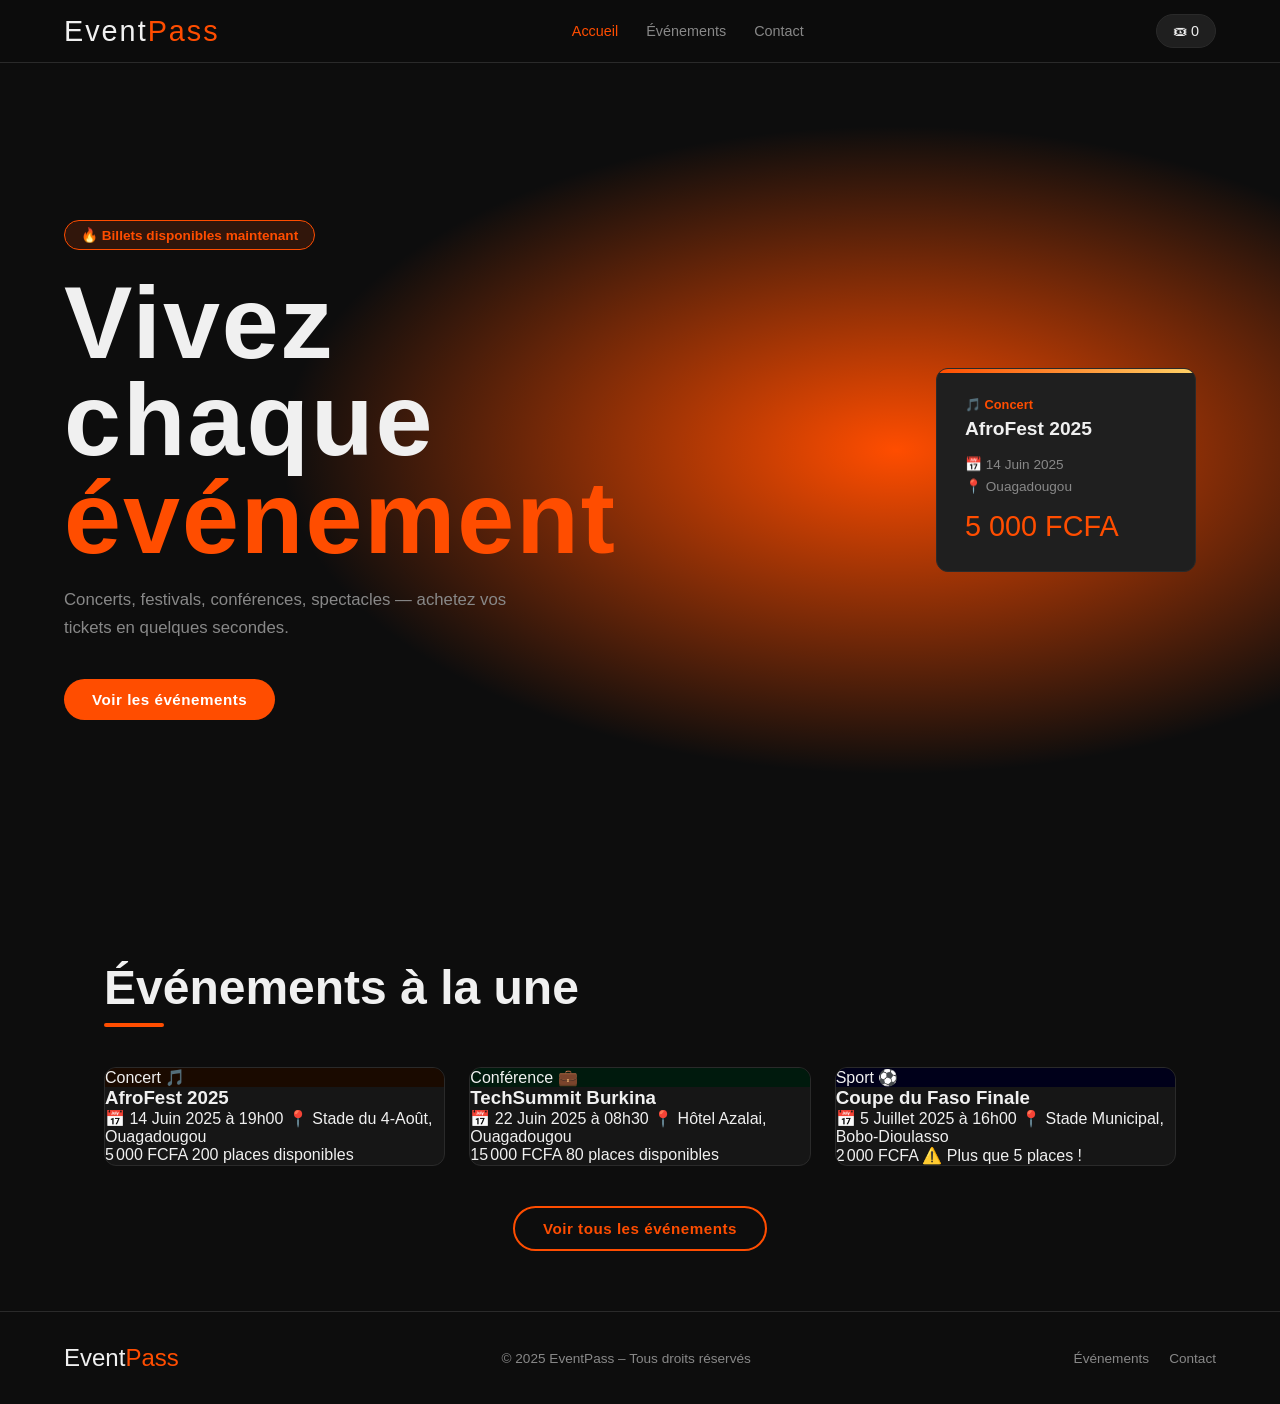
==== commit 862a2283: "correct css test" ====
--- a/index.html
+++ b/index.html
@@ -30,7 +30,7 @@
       <p class="hero-tag">🔥 Billets disponibles maintenant</p>
       <h1 class="hero-title">Vivez chaque<br/><span>événement</span></h1>
       <p class="hero-sub">Concerts, festivals, conférences, spectacles — achetez vos tickets en quelques secondes.</p>
-      <a href="events.html" class="btn btn--primary">Voir les événements</a>
+      <a href="events.html" class="btn btn-primary">Voir les événements</a>
     </div>
     <div class="hero-visual">
       <div class="ticket-card floating">
@@ -54,7 +54,7 @@
       <!-- Filled by JS -->
     </div>
     <div class="section-cta">
-      <a href="events.html" class="btn btn--outline">Voir tous les événements</a>
+      <a href="events.html" class="btn btn-outline">Voir tous les événements</a>
     </div>
   </section>
 
@@ -67,17 +67,17 @@
       <div class="cart-total">
         Total : <strong id="cartTotal">0 FCFA</strong>
       </div>
-      <button class="btn btn--primary" id="checkoutBtn" type="button">Procéder au paiement</button>
+      <button class="btn btn-primary" id="checkoutBtn" type="button">Procéder au paiement</button>
     </div>
   </div>
 
   <!-- ====== MODAL CONFIRMATION ====== -->
   <div class="modal-overlay" id="confirmModal">
-    <div class="modal modal--confirm">
+    <div class="modal modal-confirm">
       <div class="confirm-icon">✅</div>
       <h2>Commande confirmée !</h2>
       <p>Votre ticket a été réservé avec succès.<br/>Un e-mail de confirmation vous sera envoyé.</p>
-      <button class="btn btn--primary" id="closeConfirm" type="button">Retour à l'accueil</button>
+      <button class="btn btn-primary" id="closeConfirm" type="button">Retour à l'accueil</button>
     </div>
   </div>
 
--- a/css/style.css
+++ b/css/style.css
@@ -53,7 +53,7 @@
   padding: 60px 5%; max-width: 1200px; margin: 0 auto; 
 }
 
-.section_title {
+.section-title {
   font-family: var(--font-display);
   font-size: clamp(2rem, 4vw, 3rem);
   color: var(--text);
@@ -86,25 +86,25 @@
   letter-spacing: 0.5px;
 }
 
-.btn--primary {
+.btn-primary {
   background: var(--primary);
   color: #fff;
 }
 
-.btn--primary:hover {
+.btn-primary:hover {
   background: var(--primary-dark);
   transform: translateY(-2px);
-  box-shadow: 0 8px 24px rgba(255,77,0,0.3);
-}
-
-.btn--outline {
+  box-shadow: 0 8px 24px rgb(255,77,0);
+}
+
+.btn-outline {
   border: 2px solid var(--primary);
   color: var(--primary);
   background: transparent;
 }
 
-.btn--outline:hover {
-  background: var(--primary);
+.btn-outline:hover {
+  background: var(-primary);
   color: #fff;
   transform: translateY(-2px);
 }
@@ -118,7 +118,7 @@
   align-items: center;
   justify-content: space-between;
   padding: 14px 5%;
-  background: rgba(13,13,13,0.9);
+  background: rgb(13,13,13,0.9);
   backdrop-filter: blur(12px);
   border-bottom: 1px solid var(--border);
 }
@@ -178,7 +178,7 @@
   justify-content: space-between;
   padding: 100px 5% 60px;
   gap: 40px;
-  background: radial-gradient(ellipse 80% 60% at 70% 50%, rgba(255,77,0,0.08) 0%, transparent 60%);
+  background: radial-gradient(ellipse 80% 60% at 70% 50%, rgb(255,77,0) 0%, transparent 60%);
 }
 
 .hero-content { 
@@ -187,8 +187,8 @@
 
 .hero-tag {
   display: inline-block;
-  background: rgba(255,77,0,0.15);
-  border: 1px solid rgba(255,77,0,0.3);
+  background: rgb(255,77,0,0.15);
+  border: 1px solid rgb(255,77,0);
   color: var(--primary);
   border-radius: 50px;
   padding: 6px 16px;
@@ -302,7 +302,7 @@
 
 .event-card:hover {
   transform: translateY(-6px);
-  box-shadow: 0 16px 40px rgba(0,0,0,0.5);
+  box-shadow: 0 16px 40px rgb(0,0,0);
   border-color: var(--primary);
 }
 
@@ -318,7 +318,7 @@
 .event-card-cat-badge {
   position: absolute;
   top: 12px; left: 12px;
-  background: rgba(0,0,0,0.7);
+  background: rgb(0,0,0);
   border: 1px solid var(--border);
   border-radius: 50px;
   padding: 4px 12px;
@@ -371,7 +371,7 @@
 .page-header {
   padding: 140px 5% 60px;
   text-align: center;
-  background: radial-gradient(ellipse 80% 60% at 50% 0%, rgba(255,77,0,0.06) 0%, transparent 60%);
+  background: radial-gradient(ellipse 80% 60% at 50% 0%, rgb(255,77,0) 0%, transparent 60%);
 }
 
 .page-header h1 {
@@ -412,6 +412,7 @@
   transition: border-color var(--transition);
   outline: none;
 }
+
 .filters-search { 
   flex: 1; 
   min-width: 220px; 
@@ -437,7 +438,7 @@
 .modal-overlay {
   position: fixed;
   inset: 0;
-  background: rgba(0,0,0,0.75);
+  background: rgb(0,0,0);
   backdrop-filter: blur(6px);
   z-index: 200;
   display: none;
@@ -462,6 +463,7 @@
   max-height: 90vh;
   overflow-y: auto;
 }
+
 .modal--detail { 
   max-width: 560px; 
 }
@@ -511,6 +513,7 @@
   padding: 12px 16px;
   gap: 12px;
 }
+
 .cart-item-name { 
   flex: 1; 
   font-weight: 500; 
@@ -583,7 +586,7 @@
 }
 
 /* MODAL CONFIRM */
-.modal--confirm { 
+.modal-confirm { 
   text-align: center; 
 }
 
@@ -592,11 +595,11 @@
   margin-bottom: 16px; 
 }
 
-.modal--confirm h2 { 
+.modal-confirm h2 { 
   margin-bottom: 12px; 
 }
 
-.modal--confirm p { 
+.modal-confirm p { 
   color: var(--text-muted); 
   margin-bottom: 24px; 
   line-height: 1.7; 
@@ -664,6 +667,7 @@
   font-size: 1.1rem;
   transition: var(--transition);
 }
+
 .qty-control button:hover { 
   background: var(--primary); 
   border-color: var(--primary); 
@@ -745,14 +749,15 @@
 }
 
 .form-success {
-  background: rgba(34,197,94,0.1);
-  border: 1px solid rgba(34,197,94,0.3);
+  background: rgb(34,197,94);
+  border: 1px solid rgb(34,197,94);
   color: #4ade80;
   border-radius: 8px;
   padding: 14px;
   margin-top: 16px;
   font-size: 0.9rem;
 }
+
 .contact-info { 
   display: flex; 
   flex-direction: column; 
@@ -775,6 +780,7 @@
   font-size: 1.3rem;
   flex-shrink: 0;
 }
+
 .contact-info-item strong { 
   display: block; 
   margin-bottom: 2px; 
@@ -798,11 +804,13 @@
   flex-wrap: wrap;
   gap: 16px;
 }
+
 .footer-brand {
   font-family: var(--font-display);
   font-size: 1.5rem;
   color: var(--text);
 }
+
 .footer-brand span { 
   color: var(--primary); 
 }
@@ -836,21 +844,23 @@
   animation: toastIn 0.3s ease;
   pointer-events: none;
 }
+
 @keyframes toastIn {
   from { opacity: 0; transform: translateY(20px); }
   to   { opacity: 1; transform: translateY(0); }
 }
 
 /* ---------- RESPONSIVE ---------- */
-@media (max-width: 900px) {
+@media (width <= 900px) {
   .hero { flex-direction: column; text-align: center; padding-top: 100px; }
   .hero-sub { margin: 0 auto 36px; }
   .contact-grid { grid-template-columns: 1fr; }
   .contact-info { padding-top: 0; }
 }
 
-@media (max-width: 640px) {
+@media (width <= 640px) {
   .navbar-links { display: none; }
+
   .navbar-links.open {
     display: flex;
     flex-direction: column;
